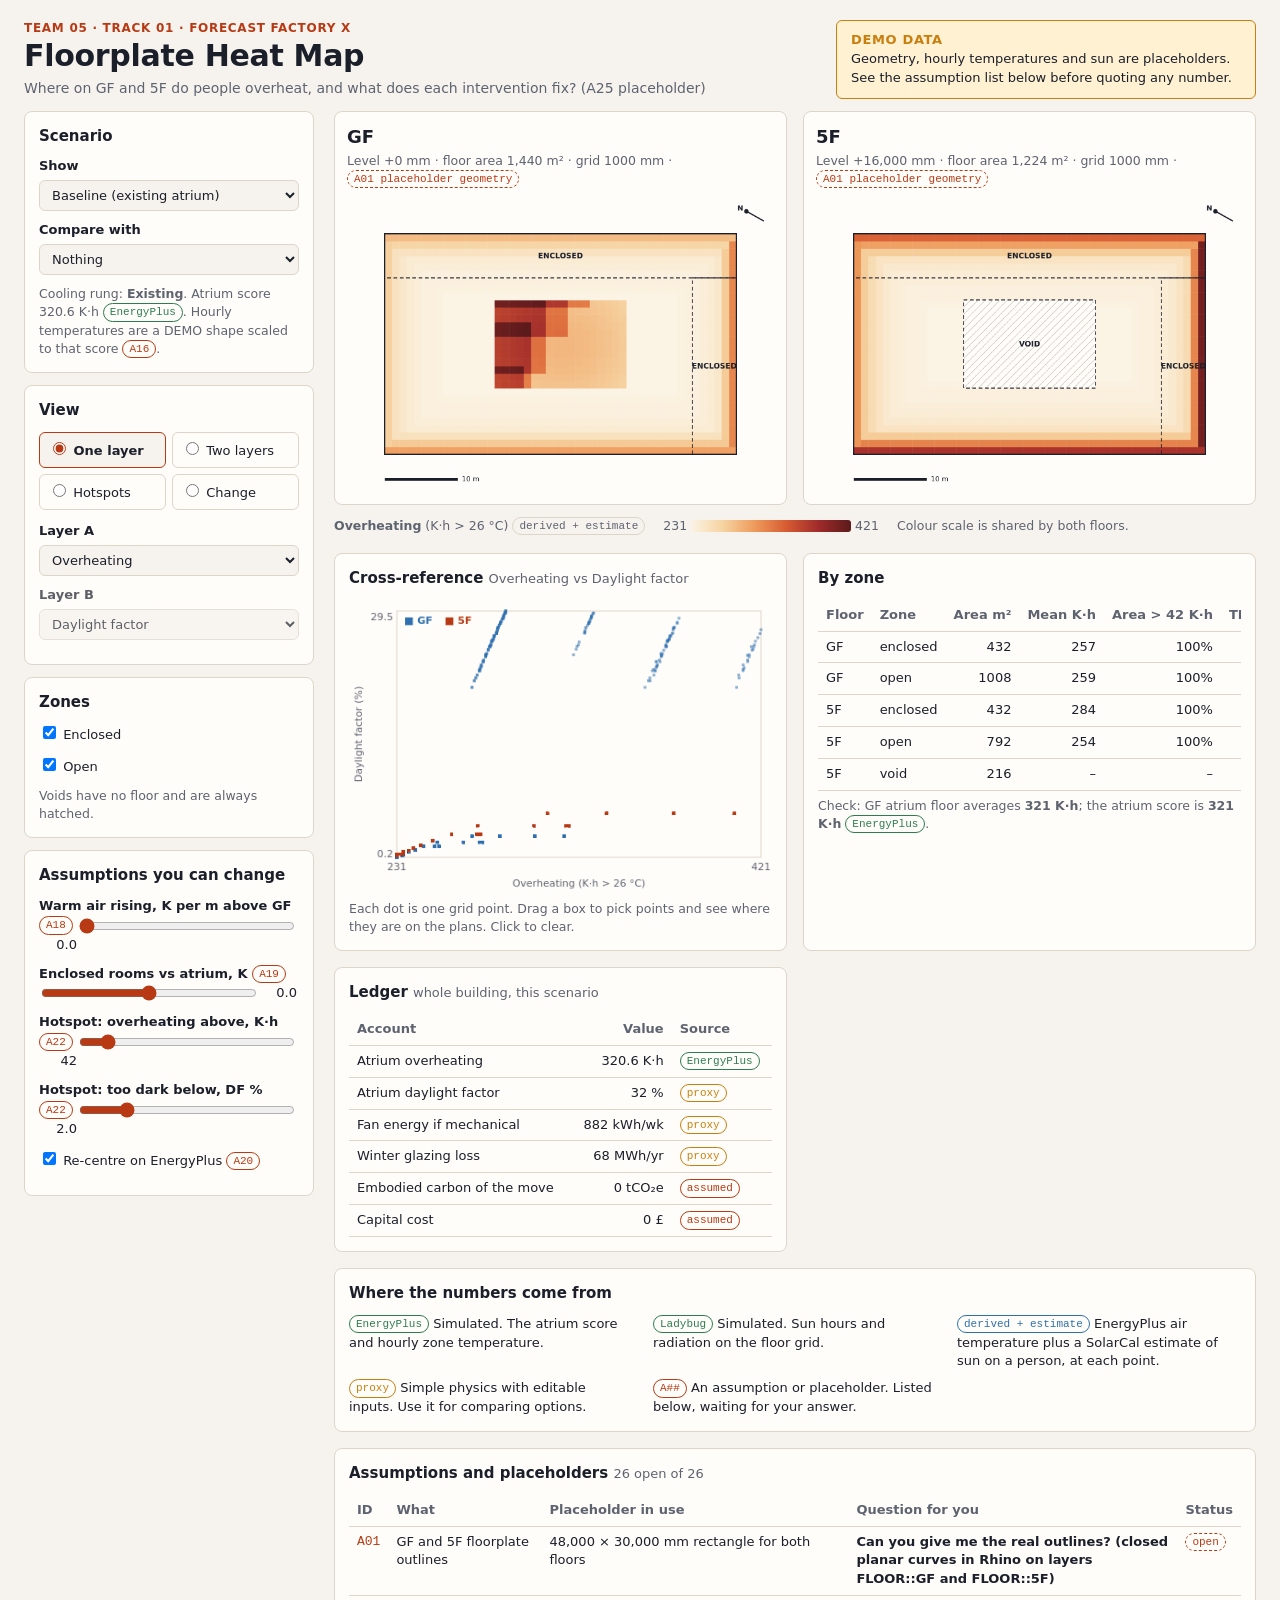
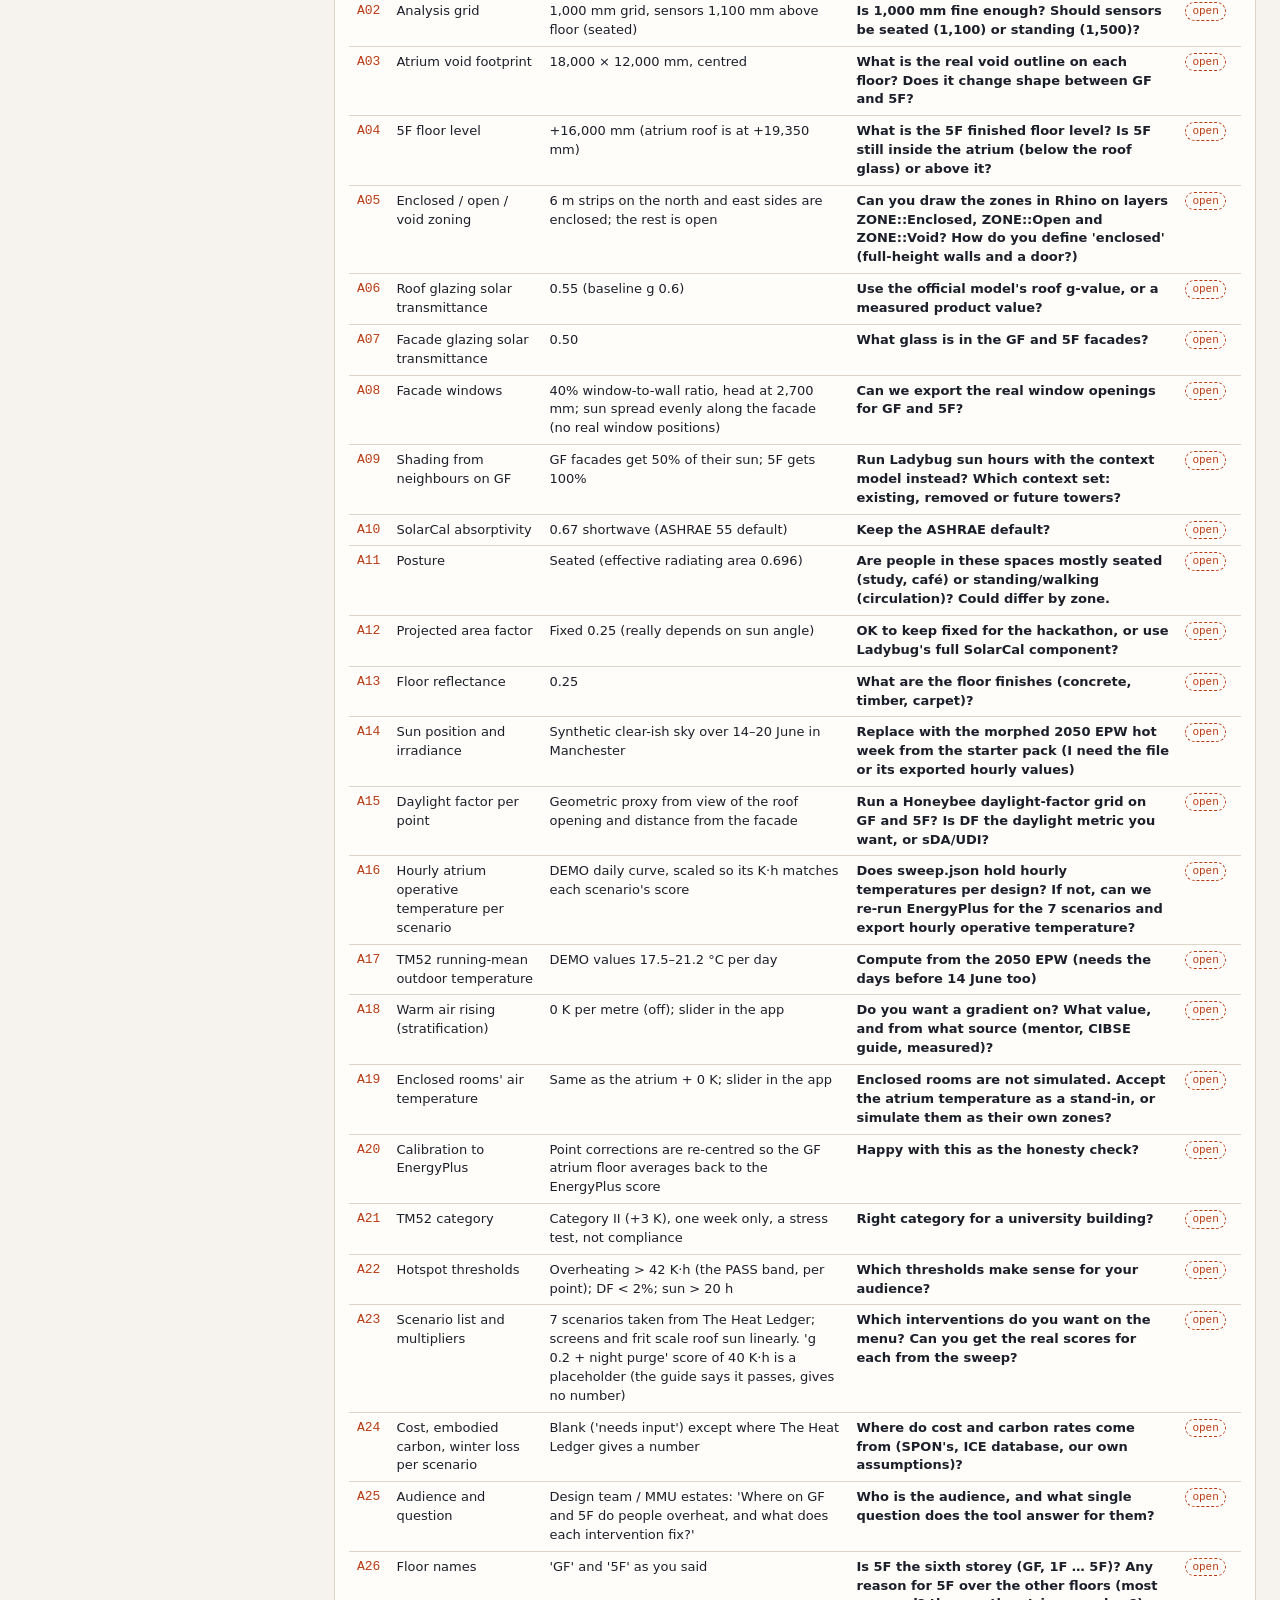
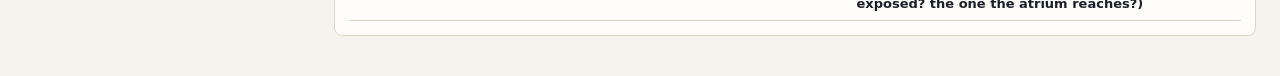
==== app/index.html @ 32e89c5c "Add Floorplate Heat Map app on demo data, with assumption register Co-Authored-By: Claude Sonnet 5.5" ====
<!doctype html>
<html lang="en">
<head>
<meta charset="utf-8">
<meta name="viewport" content="width=device-width, initial-scale=1">
<title>Floorplate Heat Map</title>
<link rel="stylesheet" href="css/style.css">
</head>
<body>
<header class="top">
  <div>
    <p class="eyebrow">Team 05 · Track 01 · Forecast Factory X</p>
    <h1>Floorplate Heat Map</h1>
    <p class="question" id="question"></p>
  </div>
  <div class="demo-flag" id="demoFlag" hidden>
    <b>DEMO DATA</b>
    <span>Geometry, hourly temperatures and sun are placeholders. See the assumption list below before quoting any number.</span>
  </div>
</header>

<div class="layout">
  <aside class="controls" aria-label="Controls">
    <section>
      <h2>Scenario</h2>
      <label>Show <select id="scenario"></select></label>
      <label>Compare with <select id="compare"></select></label>
      <p class="hint" id="scenarioInfo"></p>
    </section>

    <section>
      <h2>View</h2>
      <div class="seg" role="radiogroup" id="mode">
        <label><input type="radio" name="mode" value="single" checked> One layer</label>
        <label><input type="radio" name="mode" value="bivariate"> Two layers</label>
        <label><input type="radio" name="mode" value="hotspot"> Hotspots</label>
        <label><input type="radio" name="mode" value="delta"> Change</label>
      </div>
      <label>Layer A <select id="layerA"></select></label>
      <label id="layerBWrap">Layer B <select id="layerB"></select></label>
    </section>

    <section>
      <h2>Zones</h2>
      <label class="check"><input type="checkbox" id="zEnclosed" checked> Enclosed</label>
      <label class="check"><input type="checkbox" id="zOpen" checked> Open</label>
      <p class="hint">Voids have no floor and are always hatched.</p>
    </section>

    <section>
      <h2>Assumptions you can change</h2>
      <label>Warm air rising, K per m above GF <span class="tag a">A18</span>
        <input type="range" id="strat" min="0" max="1.5" step="0.1" value="0"><output id="stratOut">0.0</output></label>
      <label>Enclosed rooms vs atrium, K <span class="tag a">A19</span>
        <input type="range" id="encOff" min="-3" max="3" step="0.5" value="0"><output id="encOut">0.0</output></label>
      <label>Hotspot: overheating above, K·h <span class="tag a">A22</span>
        <input type="range" id="hotKh" min="0" max="400" step="2" value="42"><output id="hotOut">42</output></label>
      <label>Hotspot: too dark below, DF % <span class="tag a">A22</span>
        <input type="range" id="darkDf" min="0" max="10" step="0.5" value="2"><output id="darkOut">2.0</output></label>
      <label class="check"><input type="checkbox" id="calibrate" checked> Re-centre on EnergyPlus <span class="tag a">A20</span></label>
    </section>
  </aside>

  <main>
    <div class="plans" id="plans"></div>
    <div class="legend" id="legend"></div>

    <div class="cards">
      <section class="card">
        <h2>Cross-reference <span class="sub" id="scatterTitle"></span></h2>
        <canvas id="scatter" width="460" height="320" aria-label="Scatter plot of layer A against layer B; drag to select points"></canvas>
        <p class="hint">Each dot is one grid point. Drag a box to pick points and see where they are on the plans. Click to clear.</p>
      </section>
      <section class="card">
        <h2>By zone</h2>
        <div class="scroll"><table id="zoneTable"></table></div>
        <p class="hint" id="calNote"></p>
      </section>
      <section class="card">
        <h2>Ledger <span class="sub">whole building, this scenario</span></h2>
        <table id="ledger"></table>
      </section>
    </div>

    <section class="card wide">
      <h2>Where the numbers come from</h2>
      <div class="sources">
        <div><span class="tag sim">EnergyPlus</span> Simulated. The atrium score and hourly zone temperature.</div>
        <div><span class="tag sim">Ladybug</span> Simulated. Sun hours and radiation on the floor grid.</div>
        <div><span class="tag est">derived + estimate</span> EnergyPlus air temperature plus a SolarCal estimate of sun on a person, at each point.</div>
        <div><span class="tag prx">proxy</span> Simple physics with editable inputs. Use it for comparing options.</div>
        <div><span class="tag a">A##</span> An assumption or placeholder. Listed below, waiting for your answer.</div>
      </div>
    </section>

    <section class="card wide" id="assumptions">
      <h2>Assumptions and placeholders <span class="sub" id="assumpCount"></span></h2>
      <div class="scroll"><table id="assumpTable"></table></div>
    </section>
  </main>
</div>

<div class="tip" id="tip" hidden></div>

<script src="js/model.js"></script>
<script src="js/app.js"></script>
</body>
</html>
---- app/css/style.css ----
:root {
  --bg: #F6F3EE; --surface: #FFFDF9; --ink: #1B1F2A; --muted: #5E6370; --line: #DDD5C8;
  --accent: #B83A14; --blue: #2F6FB0; --ok: #2E7D4F; --warn: #C97F0E; --flag: #FFF1D2; --hatch: #B9B2A6;
  --sans: system-ui, -apple-system, "Segoe UI", Roboto, sans-serif;
  --mono: ui-monospace, Menlo, Consolas, monospace;
  color-scheme: light;
}
@media (prefers-color-scheme: dark) {
  :root:not([data-theme="light"]) {
    --bg: #1B1F2A; --surface: #262B38; --ink: #F6F3EE; --muted: #A4A9B4; --line: #3A4050;
    --accent: #F2B48F; --blue: #8FB4E3; --ok: #6CC594; --warn: #F0B24A; --flag: #3A3220; --hatch: #4A5060;
    color-scheme: dark;
  }
}
:root[data-theme="dark"] {
  --bg: #1B1F2A; --surface: #262B38; --ink: #F6F3EE; --muted: #A4A9B4; --line: #3A4050;
  --accent: #F2B48F; --blue: #8FB4E3; --ok: #6CC594; --warn: #F0B24A; --flag: #3A3220; --hatch: #4A5060;
  color-scheme: dark;
}
* { box-sizing: border-box; }
body { margin: 0; background: var(--bg); color: var(--ink); font: 14px/1.45 var(--sans); }
h1 { font-size: 30px; line-height: 1.1; margin: 2px 0 6px; letter-spacing: -.01em; }
h2 { font-size: 15px; margin: 0 0 10px; }
.sub { font-weight: 400; color: var(--muted); font-size: 13px; }
.eyebrow { margin: 0; font-size: 12px; font-weight: 700; letter-spacing: .06em; text-transform: uppercase; color: var(--accent); }
.question { margin: 0; color: var(--muted); max-width: 720px; }
.top { display: flex; gap: 24px; justify-content: space-between; align-items: flex-start; flex-wrap: wrap; padding: 20px 24px 12px; }
.demo-flag { background: var(--flag); border: 1px solid var(--warn); border-radius: 6px; padding: 10px 14px; max-width: 420px; font-size: 13px; }
.demo-flag b { display: block; color: var(--warn); letter-spacing: .05em; }
.layout { display: grid; grid-template-columns: 290px minmax(0, 1fr); gap: 20px; padding: 0 24px 40px; }
@media (max-width: 900px) { .layout { grid-template-columns: minmax(0, 1fr); padding: 0 16px 40px; } .top { padding: 16px; } }
.controls section { background: var(--surface); border: 1px solid var(--line); border-radius: 8px; padding: 14px; margin-bottom: 12px; }
.controls label { display: block; margin: 0 0 10px; font-weight: 600; font-size: 13px; }
.controls select { display: block; width: 100%; max-width: 100%; min-width: 0; margin-top: 4px; font: inherit; font-weight: 400; padding: 6px 8px; border: 1px solid var(--line); border-radius: 6px; background: var(--bg); color: var(--ink); }
.controls input[type=range] { width: calc(100% - 44px); vertical-align: middle; accent-color: var(--accent); }
.controls output { display: inline-block; width: 38px; text-align: right; font-variant-numeric: tabular-nums; font-weight: 400; }
.controls .check { font-weight: 400; }
.seg { display: grid; grid-template-columns: 1fr 1fr; gap: 6px; margin-bottom: 12px; }
.seg label { margin: 0; font-weight: 400; border: 1px solid var(--line); border-radius: 6px; padding: 6px 8px; cursor: pointer; }
.seg label:has(input:checked) { border-color: var(--accent); background: var(--bg); font-weight: 600; }
.seg input { accent-color: var(--accent); }
.hint { color: var(--muted); font-size: 12.5px; margin: 6px 0 0; }
.plans { display: grid; grid-template-columns: repeat(auto-fit, minmax(min(340px, 100%), 1fr)); gap: 16px; }
.plan { background: var(--surface); border: 1px solid var(--line); border-radius: 8px; padding: 12px; }
.plan h3 { margin: 0 0 2px; font-size: 18px; }
.plan .meta { color: var(--muted); font-size: 12.5px; margin-bottom: 8px; }
.plan canvas { width: 100%; height: auto; display: block; cursor: crosshair; }
.legend { margin: 12px 0 18px; display: flex; flex-wrap: wrap; gap: 18px; align-items: center; font-size: 12.5px; color: var(--muted); }
.legend canvas { vertical-align: middle; }
.legend .swatches { display: inline-flex; gap: 6px; align-items: center; }
.legend .sw { display: inline-block; width: 16px; height: 16px; border-radius: 3px; border: 1px solid var(--line); vertical-align: middle; }
.cards { display: grid; grid-template-columns: repeat(auto-fit, minmax(min(320px, 100%), 1fr)); gap: 16px; }
.card { background: var(--surface); border: 1px solid var(--line); border-radius: 8px; padding: 14px; min-width: 0; }
.card.wide { margin-top: 16px; }
.card canvas { width: 100%; height: auto; display: block; }
.scroll { overflow-x: auto; }
table { border-collapse: collapse; width: 100%; font-size: 13px; }
th, td { text-align: left; padding: 6px 8px; border-bottom: 1px solid var(--line); vertical-align: top; }
th { color: var(--muted); font-weight: 600; }
td.n, th.n { text-align: right; font-variant-numeric: tabular-nums; white-space: nowrap; }
.tag { display: inline-block; font: 11px/1.5 var(--mono); padding: 0 6px; border-radius: 999px; border: 1px solid var(--line); color: var(--muted); white-space: nowrap; vertical-align: 1px; }
.tag.sim { border-color: var(--ok); color: var(--ok); }
.tag.est { border-color: var(--blue); color: var(--blue); }
.tag.prx { border-color: var(--warn); color: var(--warn); }
.tag.a { border-color: var(--accent); color: var(--accent); }
.tag.need { border-style: dashed; border-color: var(--accent); color: var(--accent); }
.sources { display: grid; grid-template-columns: repeat(auto-fit, minmax(260px, 1fr)); gap: 8px 20px; font-size: 13px; }
#assumpTable td:first-child { font-family: var(--mono); color: var(--accent); }
#assumpTable td.q { color: var(--ink); font-weight: 600; }
.tip { position: fixed; pointer-events: none; z-index: 10; background: var(--surface); color: var(--ink); border: 1px solid var(--line); border-radius: 6px; padding: 8px 10px; font-size: 12.5px; box-shadow: 0 6px 20px rgba(0,0,0,.18); max-width: 300px; }
.tip table td { padding: 1px 6px 1px 0; border: 0; }
.tip b { display: block; margin-bottom: 4px; }
select:focus-visible, input:focus-visible { outline: 3px solid var(--blue); outline-offset: 2px; }
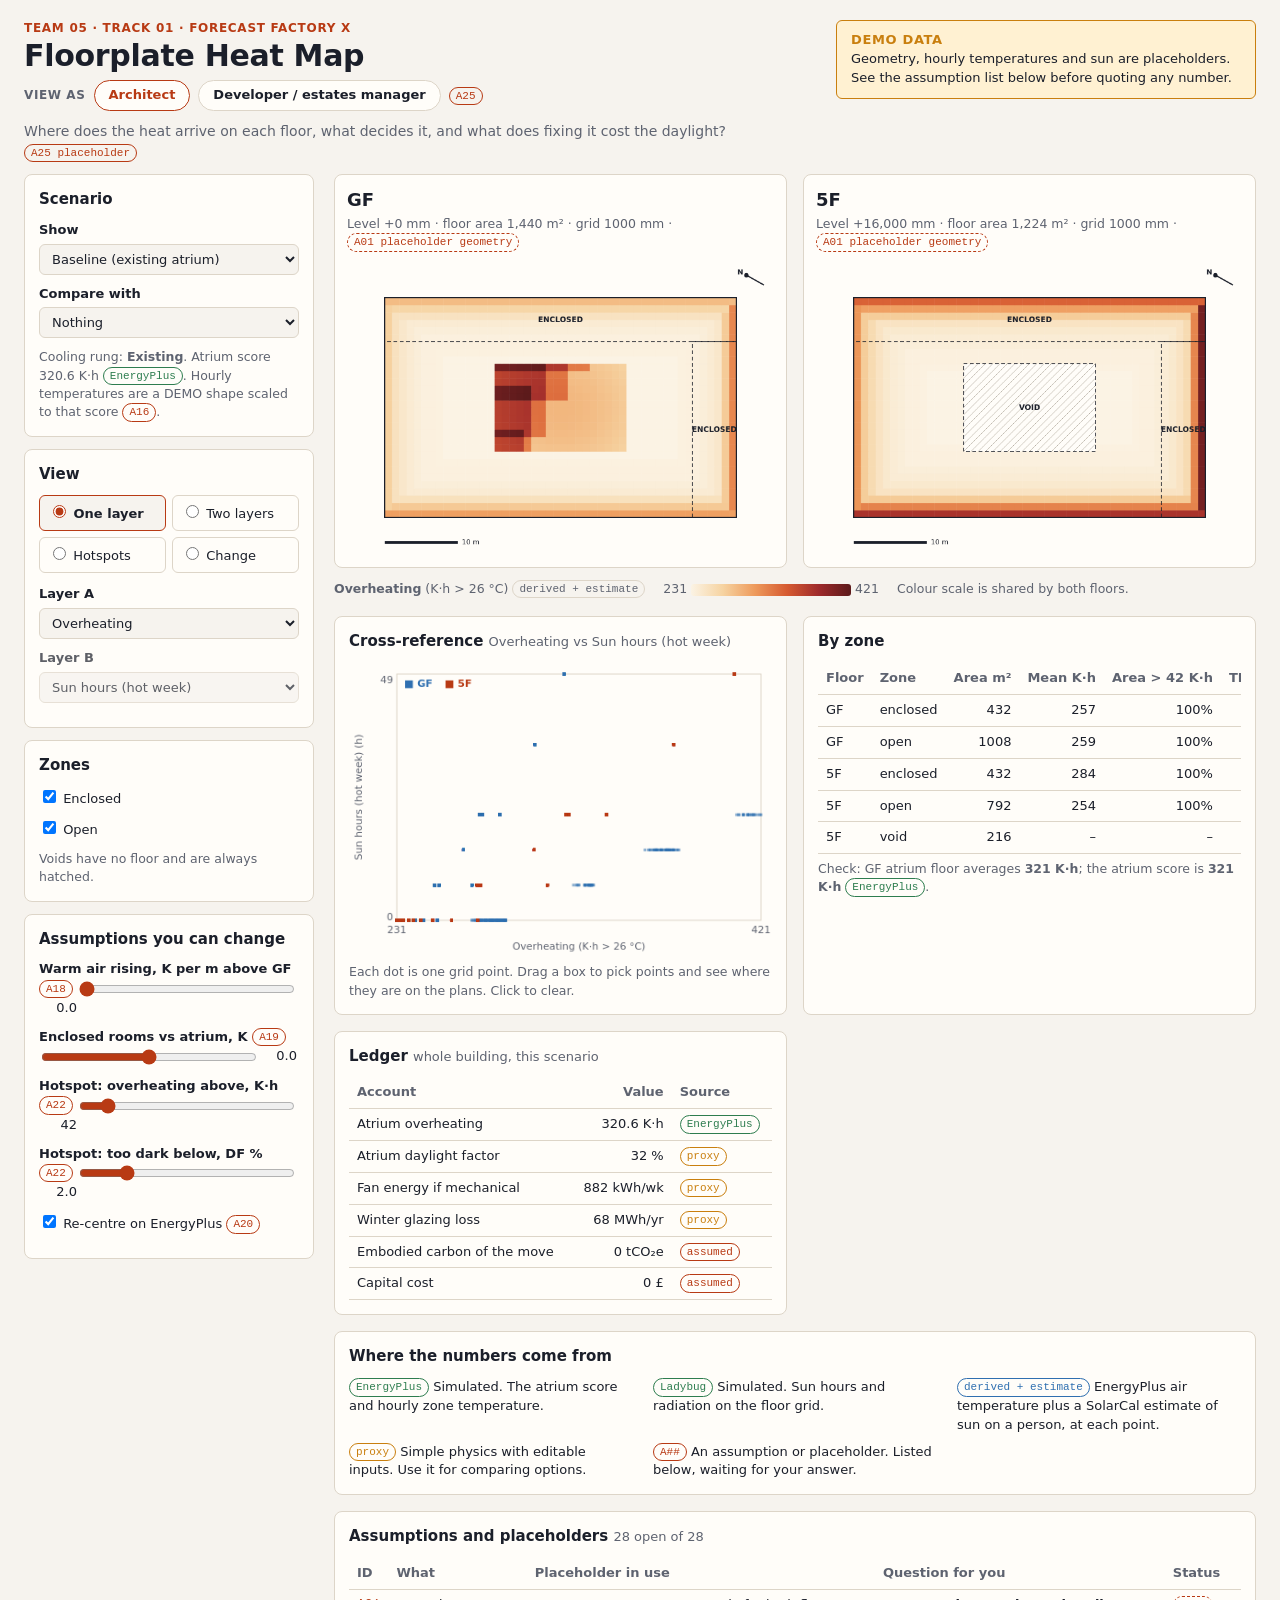
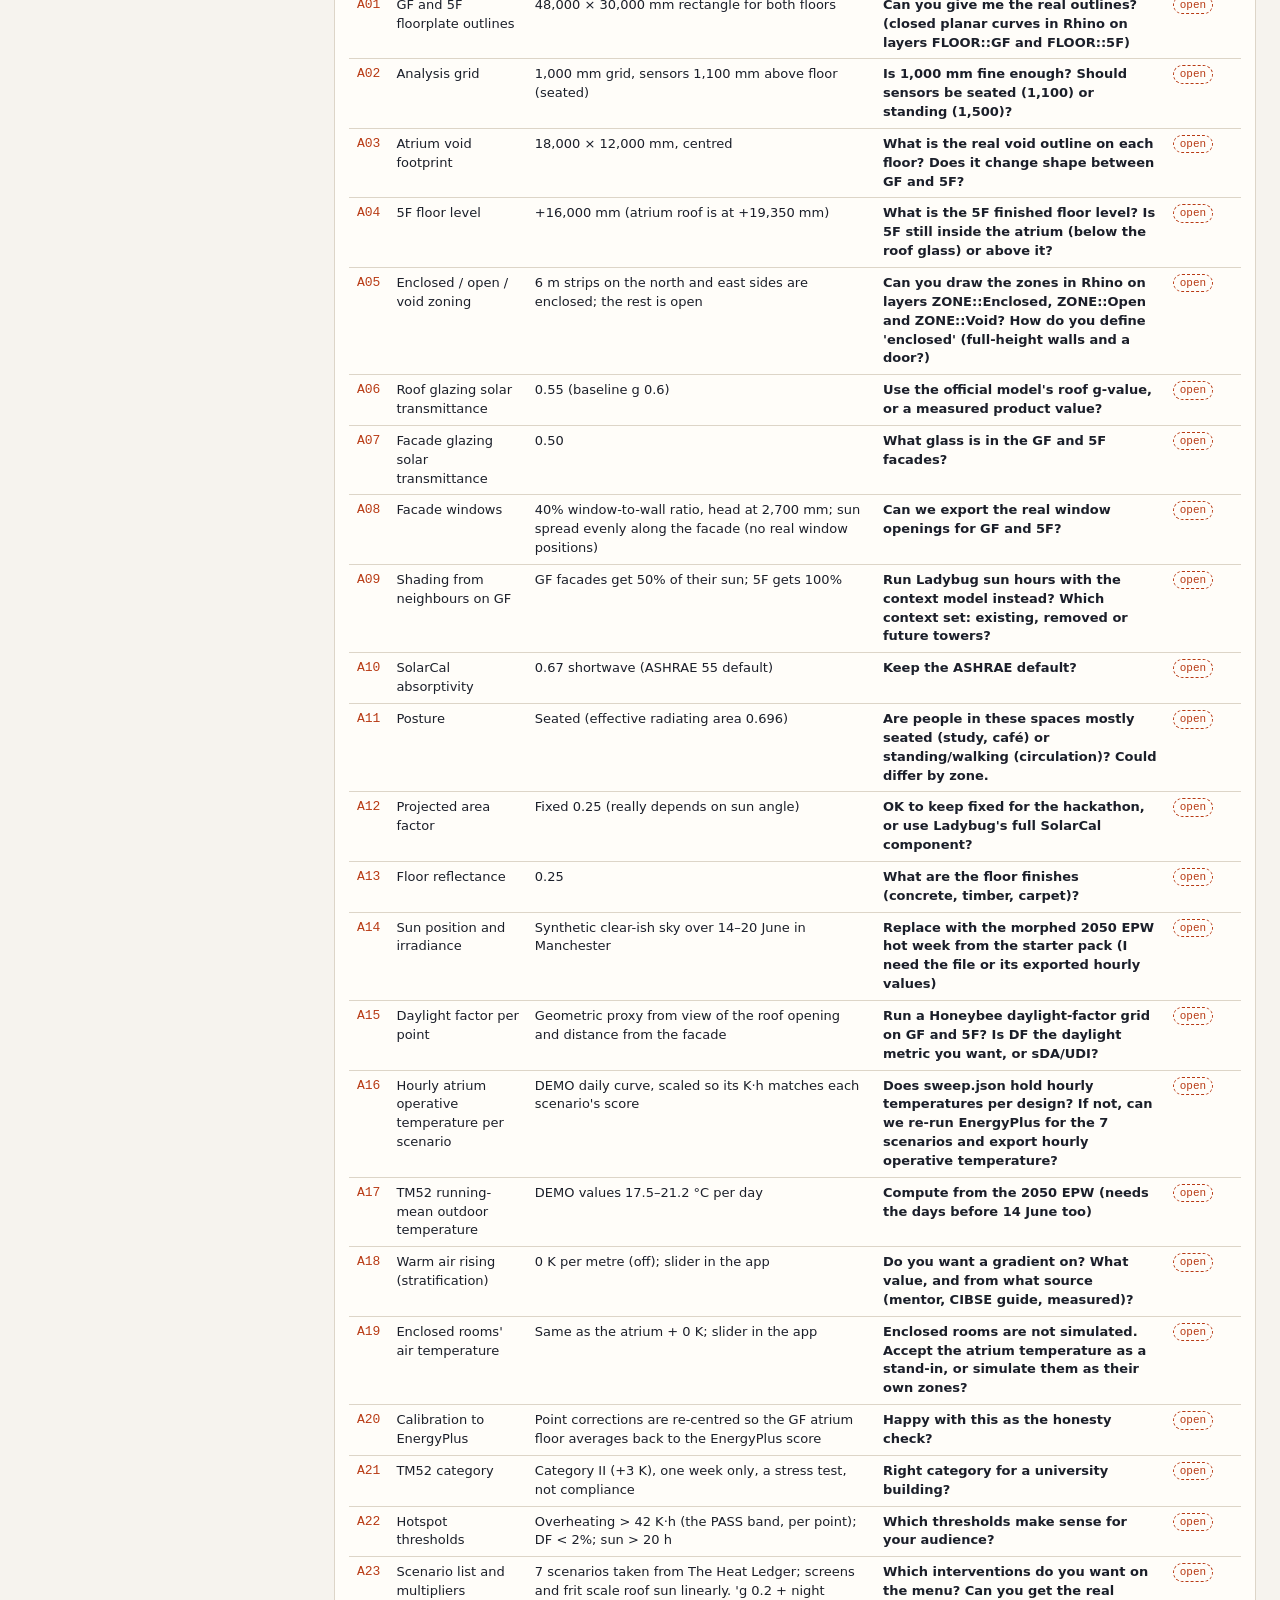
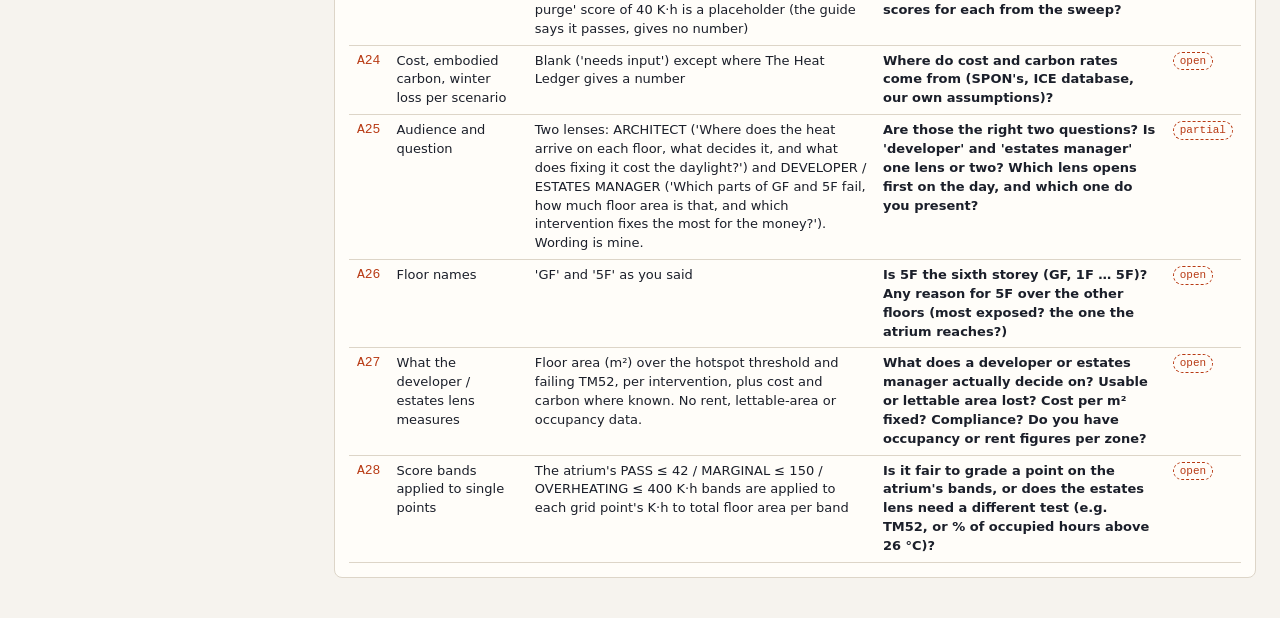
==== commit 25c19f61: "Add architect and developer/estates lenses with intervention ranking Co-Authored-By: Claude Sonnet 5" ====
--- a/app/index.html
+++ b/app/index.html
@@ -11,6 +11,12 @@
   <div>
     <p class="eyebrow">Team 05 · Track 01 · Forecast Factory X</p>
     <h1>Floorplate Heat Map</h1>
+    <div class="lens" role="radiogroup" aria-label="Who is looking">
+      <span class="lens-label">View as</span>
+      <label><input type="radio" name="lens" value="architect" checked> Architect</label>
+      <label><input type="radio" name="lens" value="estates"> Developer / estates manager</label>
+      <span class="tag a">A25</span>
+    </div>
     <p class="question" id="question"></p>
   </div>
   <div class="demo-flag" id="demoFlag" hidden>
@@ -66,7 +72,7 @@
     <div class="legend" id="legend"></div>
 
     <div class="cards">
-      <section class="card">
+      <section class="card" id="scatterCard">
         <h2>Cross-reference <span class="sub" id="scatterTitle"></span></h2>
         <canvas id="scatter" width="460" height="320" aria-label="Scatter plot of layer A against layer B; drag to select points"></canvas>
         <p class="hint">Each dot is one grid point. Drag a box to pick points and see where they are on the plans. Click to clear.</p>
@@ -81,6 +87,12 @@
         <table id="ledger"></table>
       </section>
     </div>
+
+    <section class="card wide" id="rankCard" hidden>
+      <h2>Which intervention fixes the most floor? <span class="sub" id="rankSub"></span></h2>
+      <div class="scroll"><table id="rankTable"></table></div>
+      <p class="hint">Each grid point is placed in the official score bands (pass ≤ 42, marginal ≤ 150, overheating ≤ 400 K·h) and its area added up, over the zones ticked on the left. Applying the atrium bands to single points is my assumption (A28). Click a row to show it on the plans. Cost and carbon stay “needs input” until the rates are sourced (A24).</p>
+    </section>
 
     <section class="card wide">
       <h2>Where the numbers come from</h2>
--- a/app/css/style.css
+++ b/app/css/style.css
@@ -71,3 +71,13 @@
 .tip table td { padding: 1px 6px 1px 0; border: 0; }
 .tip b { display: block; margin-bottom: 4px; }
 select:focus-visible, input:focus-visible { outline: 3px solid var(--blue); outline-offset: 2px; }
+.lens { display: flex; flex-wrap: wrap; gap: 8px; align-items: center; margin: 8px 0 10px; }
+.lens-label { font-size: 12px; font-weight: 700; letter-spacing: .05em; text-transform: uppercase; color: var(--muted); }
+.lens label { border: 1px solid var(--line); border-radius: 999px; padding: 5px 14px; cursor: pointer; background: var(--surface); font-weight: 600; font-size: 13px; }
+.lens label:has(input:checked) { border-color: var(--accent); color: var(--accent); }
+.lens input { position: absolute; opacity: 0; pointer-events: none; }
+.lens label:has(input:focus-visible) { outline: 3px solid var(--blue); outline-offset: 2px; }
+#rankTable tr.rk { cursor: pointer; }
+#rankTable tr.rk:hover td { background: var(--bg); }
+#rankTable tr.cur td { background: var(--flag); }
+#rankTable .bar { display: inline-block; height: 8px; border-radius: 2px; background: var(--accent); vertical-align: middle; margin-right: 6px; }
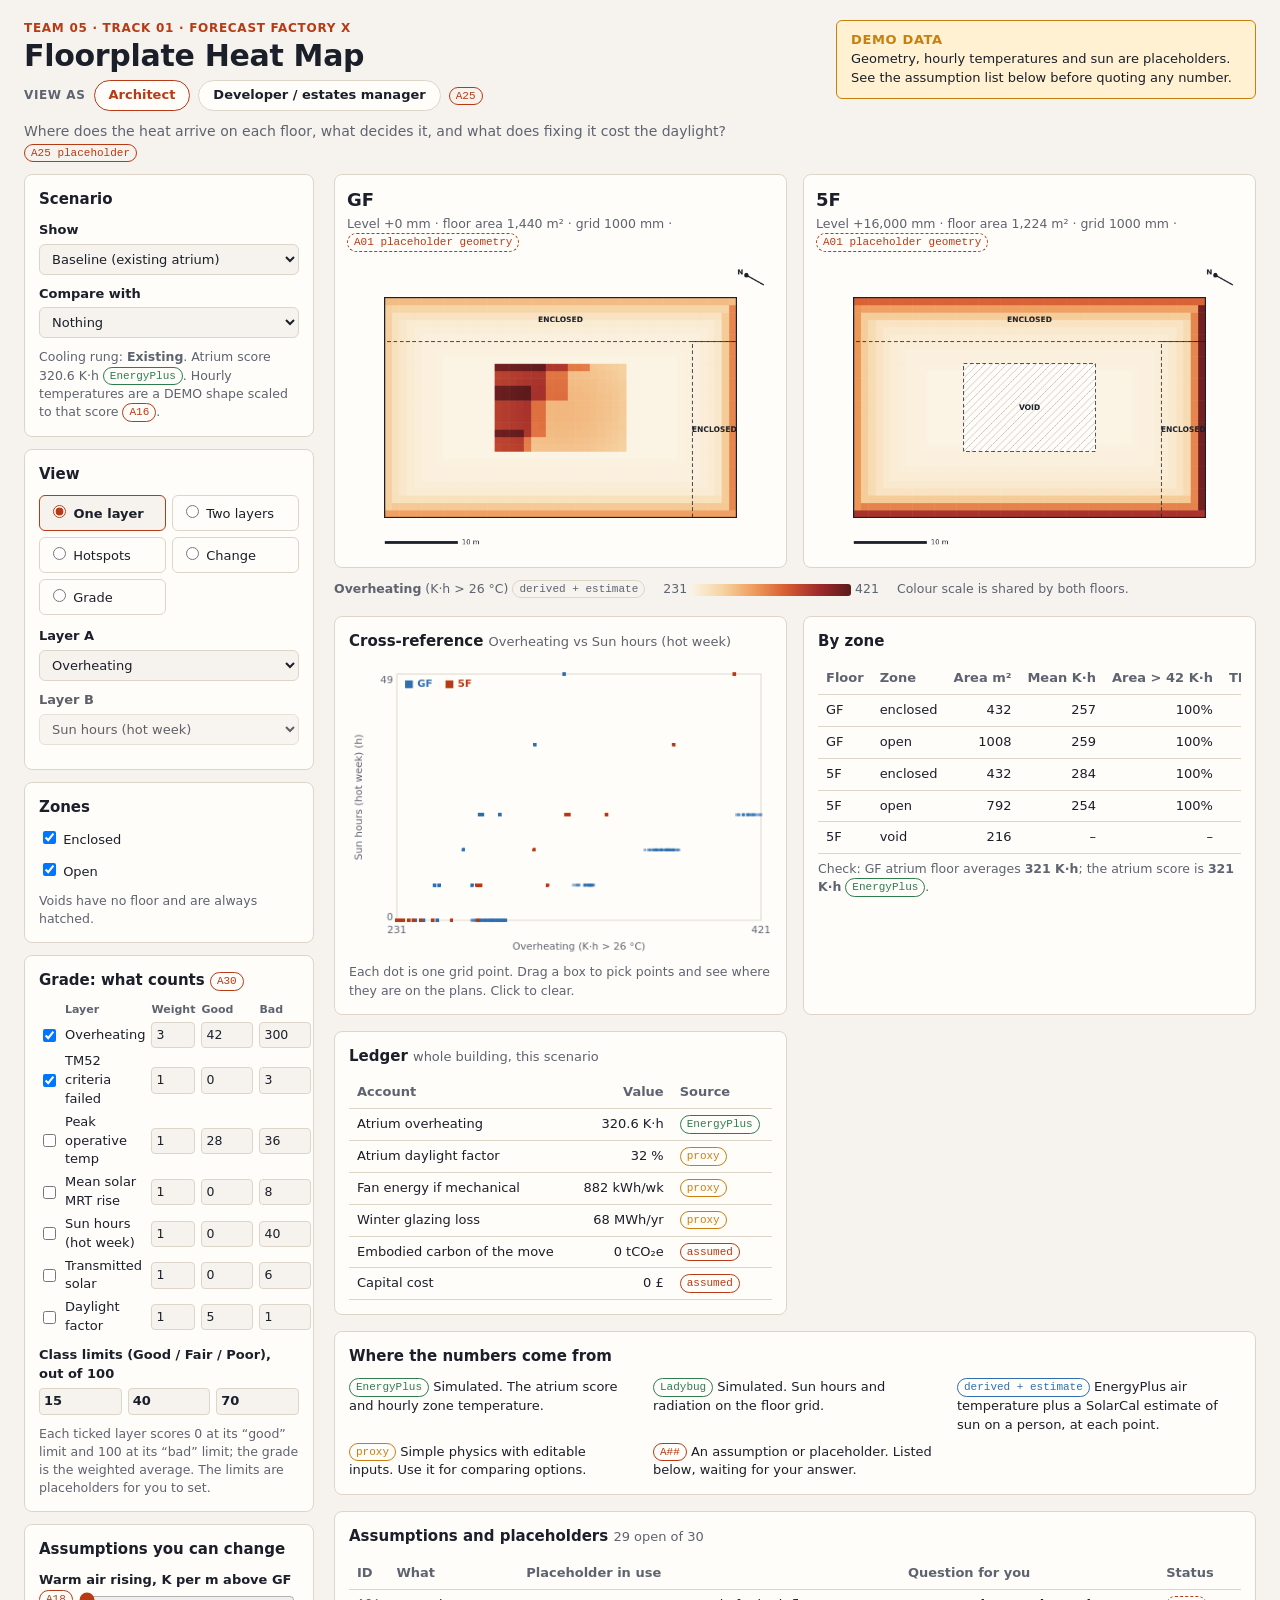
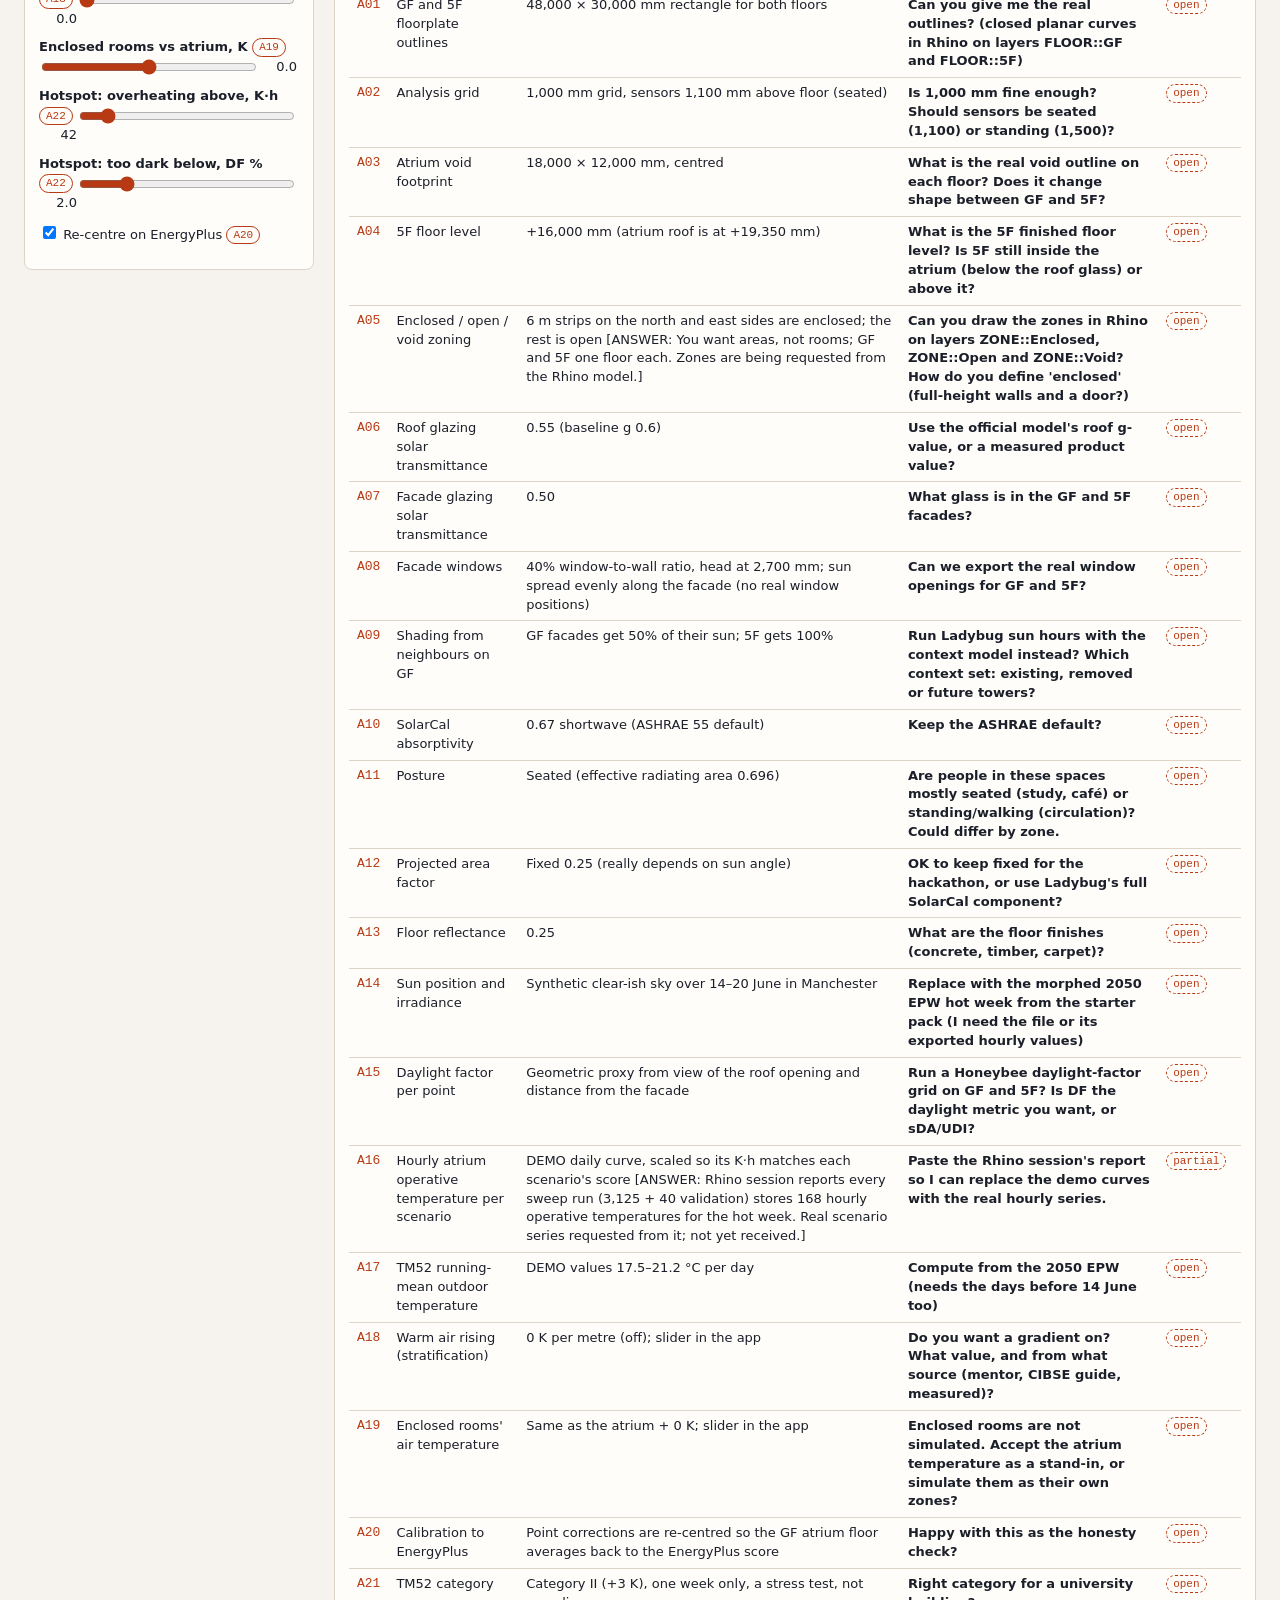
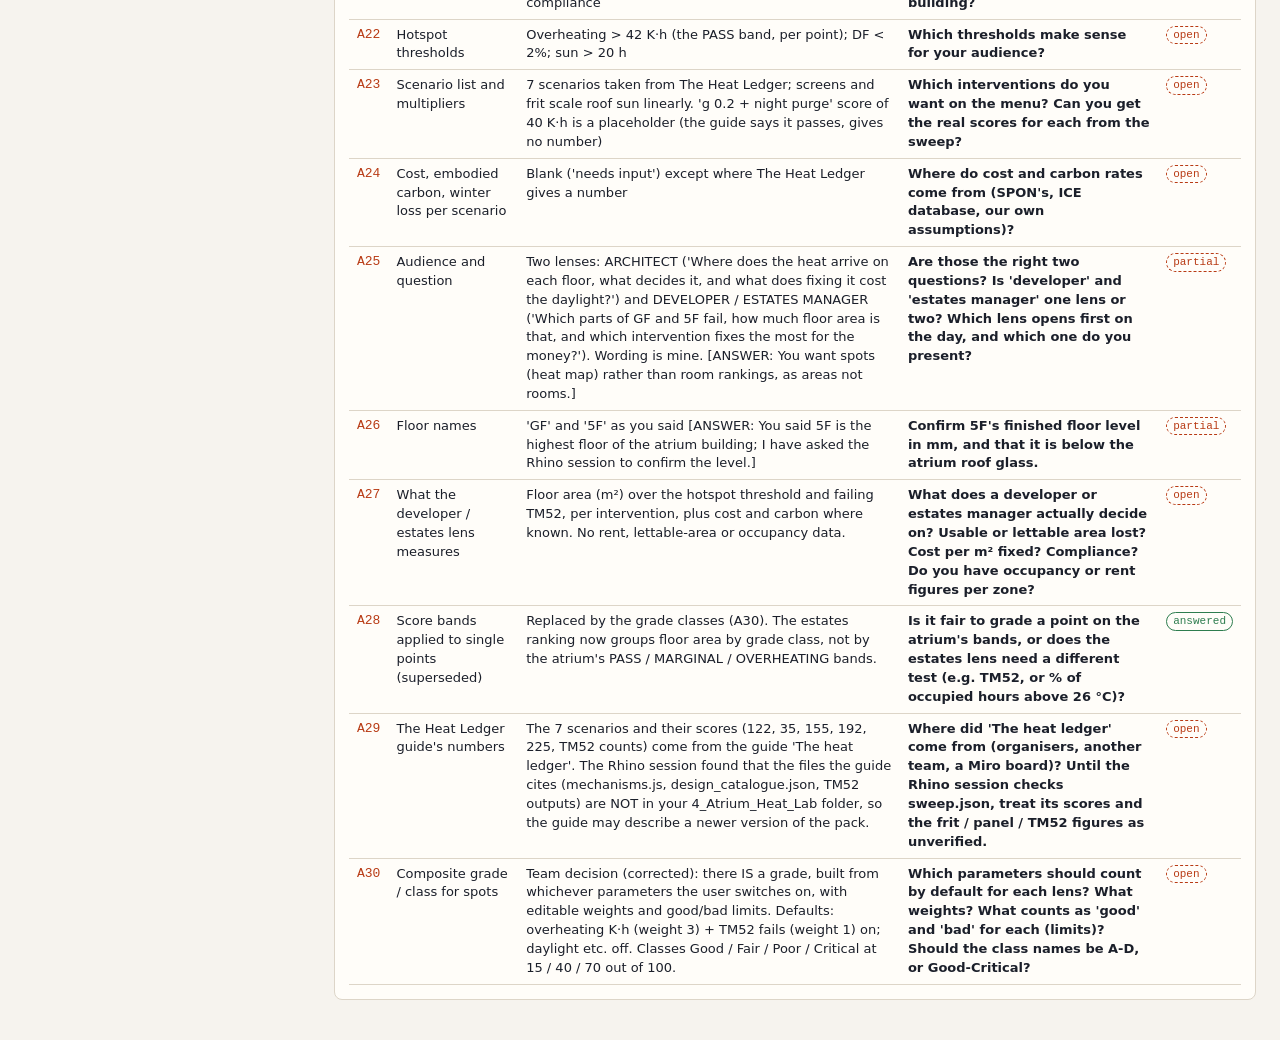
==== commit c56f96a4: "Add open-ended composite grade (user-set layers, weights, limits) and grade-based ranking Co-Authore" ====
--- a/app/index.html
+++ b/app/index.html
@@ -41,6 +41,7 @@
         <label><input type="radio" name="mode" value="bivariate"> Two layers</label>
         <label><input type="radio" name="mode" value="hotspot"> Hotspots</label>
         <label><input type="radio" name="mode" value="delta"> Change</label>
+        <label><input type="radio" name="mode" value="grade"> Grade</label>
       </div>
       <label>Layer A <select id="layerA"></select></label>
       <label id="layerBWrap">Layer B <select id="layerB"></select></label>
@@ -51,6 +52,14 @@
       <label class="check"><input type="checkbox" id="zEnclosed" checked> Enclosed</label>
       <label class="check"><input type="checkbox" id="zOpen" checked> Open</label>
       <p class="hint">Voids have no floor and are always hatched.</p>
+    </section>
+
+    <section id="gradeBox">
+      <h2>Grade: what counts <span class="tag a">A30</span></h2>
+      <div id="gradeRows" class="grows"></div>
+      <label>Class limits (Good / Fair / Poor), out of 100
+        <span class="cuts"><input type="number" id="cut0" value="15" min="0" max="100"><input type="number" id="cut1" value="40" min="0" max="100"><input type="number" id="cut2" value="70" min="0" max="100"></span></label>
+      <p class="hint">Each ticked layer scores 0 at its “good” limit and 100 at its “bad” limit; the grade is the weighted average. The limits are placeholders for you to set.</p>
     </section>
 
     <section>
@@ -91,7 +100,7 @@
     <section class="card wide" id="rankCard" hidden>
       <h2>Which intervention fixes the most floor? <span class="sub" id="rankSub"></span></h2>
       <div class="scroll"><table id="rankTable"></table></div>
-      <p class="hint">Each grid point is placed in the official score bands (pass ≤ 42, marginal ≤ 150, overheating ≤ 400 K·h) and its area added up, over the zones ticked on the left. Applying the atrium bands to single points is my assumption (A28). Click a row to show it on the plans. Cost and carbon stay “needs input” until the rates are sourced (A24).</p>
+      <p class="hint">Each grid point gets the grade you set on the left (which layers count, their weights and limits), and its area is added up per class over the zones ticked on the left. Click a row to show it on the plans. Cost and carbon stay “needs input” until the rates are sourced (A24).</p>
     </section>
 
     <section class="card wide">
--- a/app/css/style.css
+++ b/app/css/style.css
@@ -81,3 +81,9 @@
 #rankTable tr.rk:hover td { background: var(--bg); }
 #rankTable tr.cur td { background: var(--flag); }
 #rankTable .bar { display: inline-block; height: 8px; border-radius: 2px; background: var(--accent); vertical-align: middle; margin-right: 6px; }
+
+.grows { display: grid; grid-template-columns: auto 1fr 44px 52px 52px; gap: 4px 6px; align-items: center; font-size: 12.5px; margin-bottom: 10px; }
+.grows .hd { color: var(--muted); font-weight: 600; font-size: 11px; }
+.grows input[type=number], .cuts input { width: 100%; font: inherit; padding: 3px 4px; border: 1px solid var(--line); border-radius: 4px; background: var(--bg); color: var(--ink); font-variant-numeric: tabular-nums; }
+.cuts { display: grid; grid-template-columns: repeat(3, 1fr); gap: 6px; margin-top: 4px; }
+.grows label { margin: 0; font-weight: 400; }
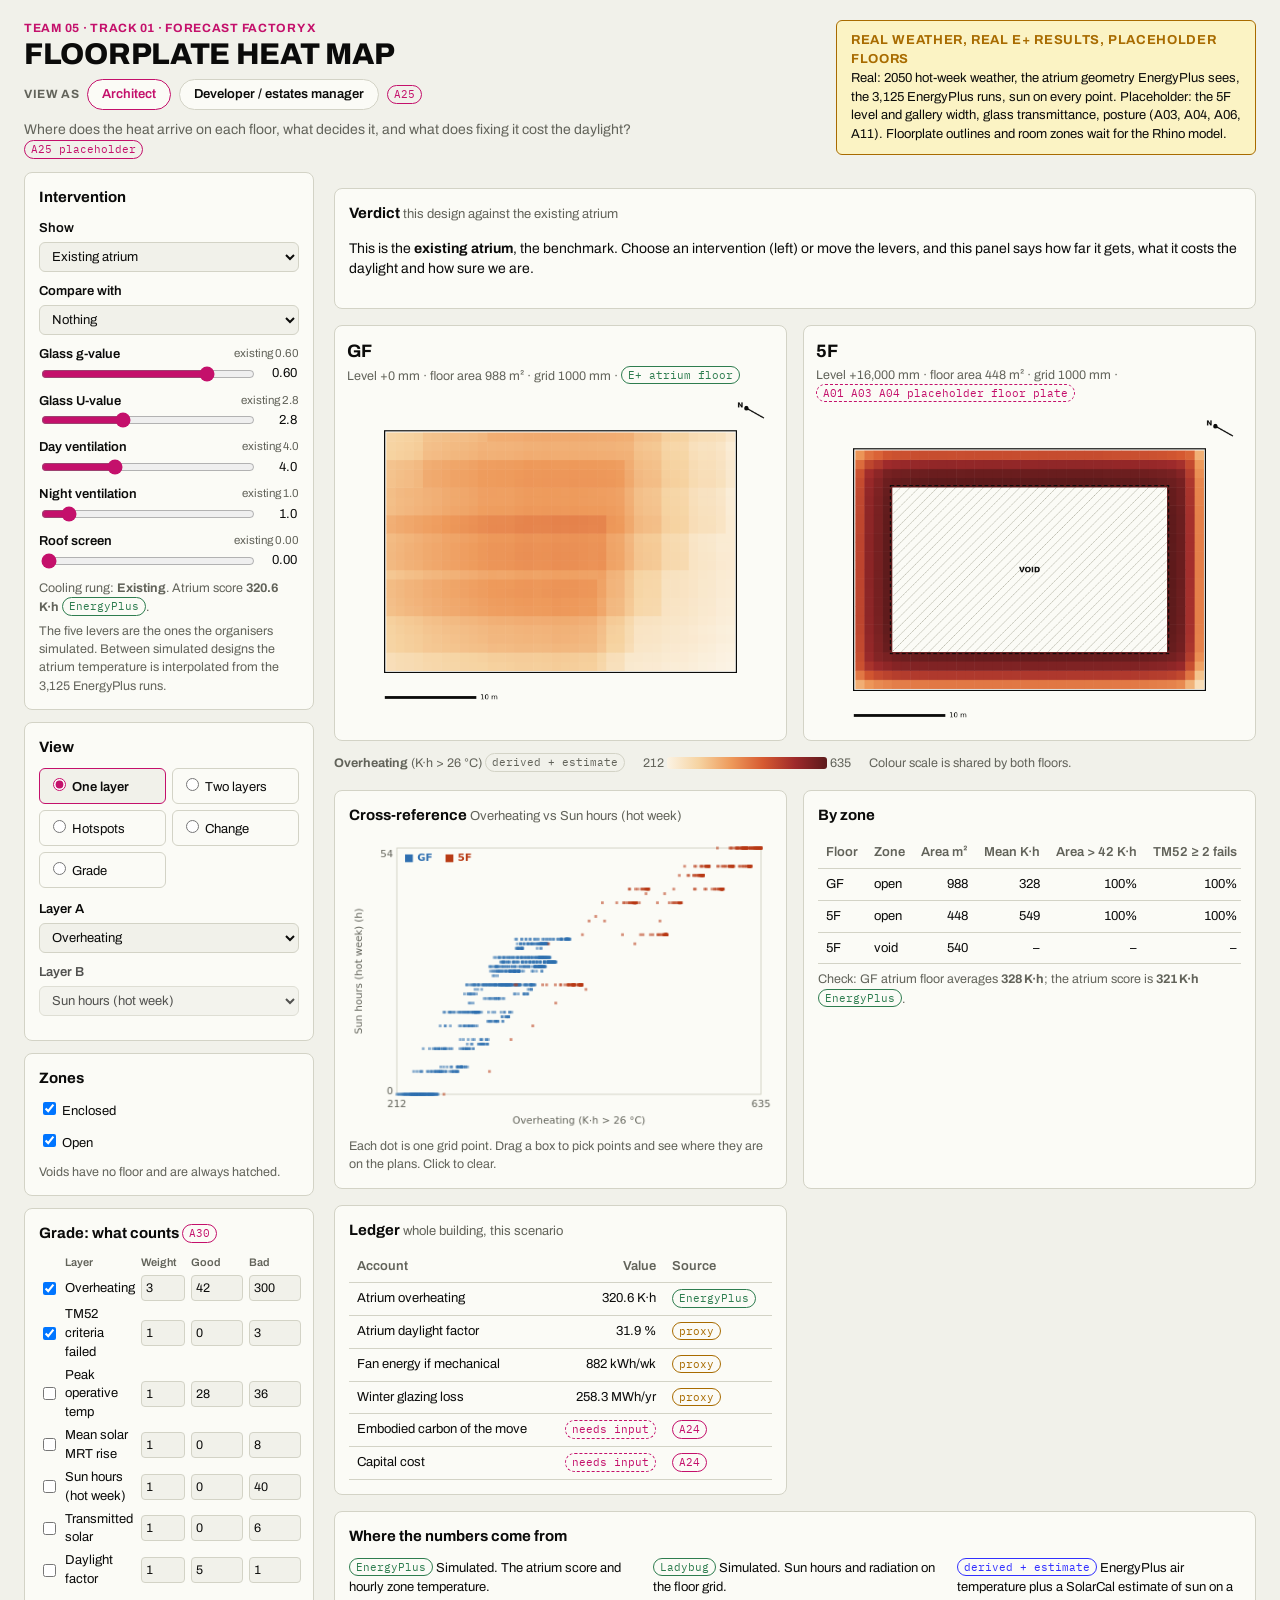
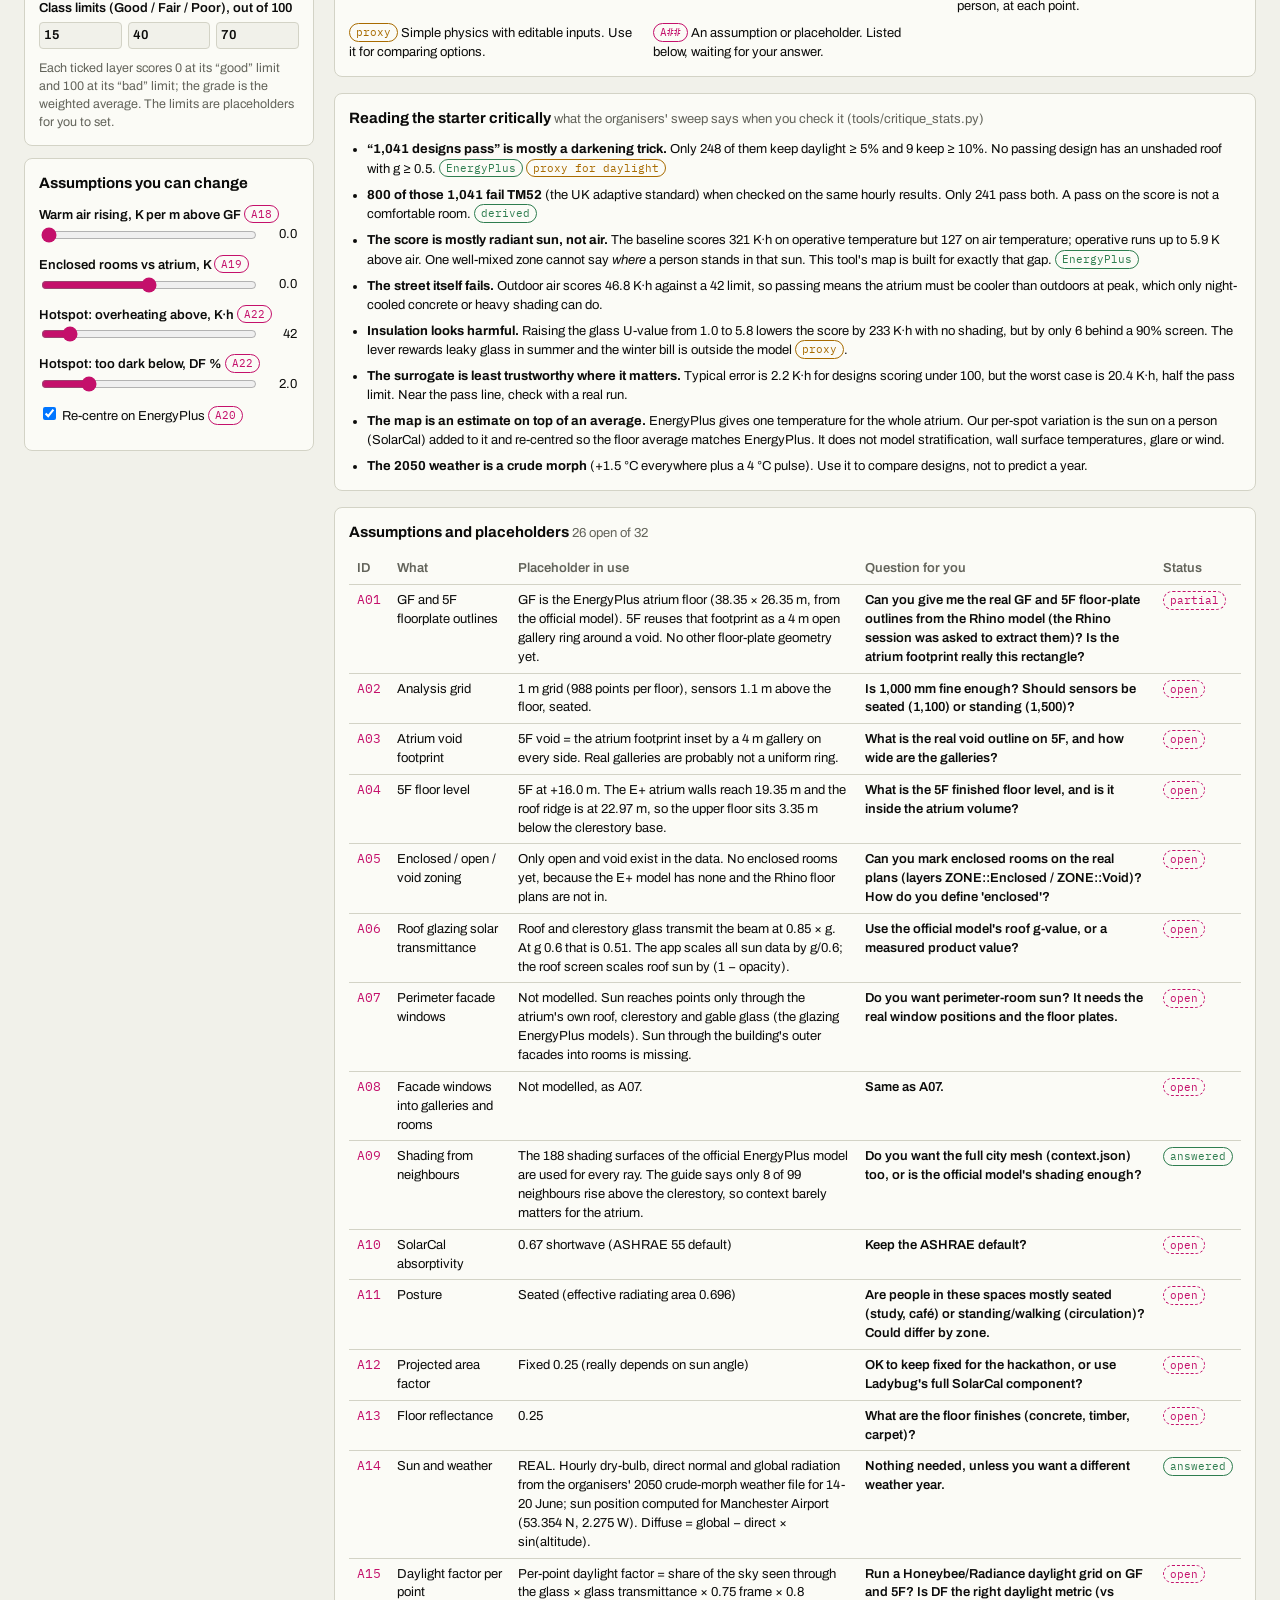
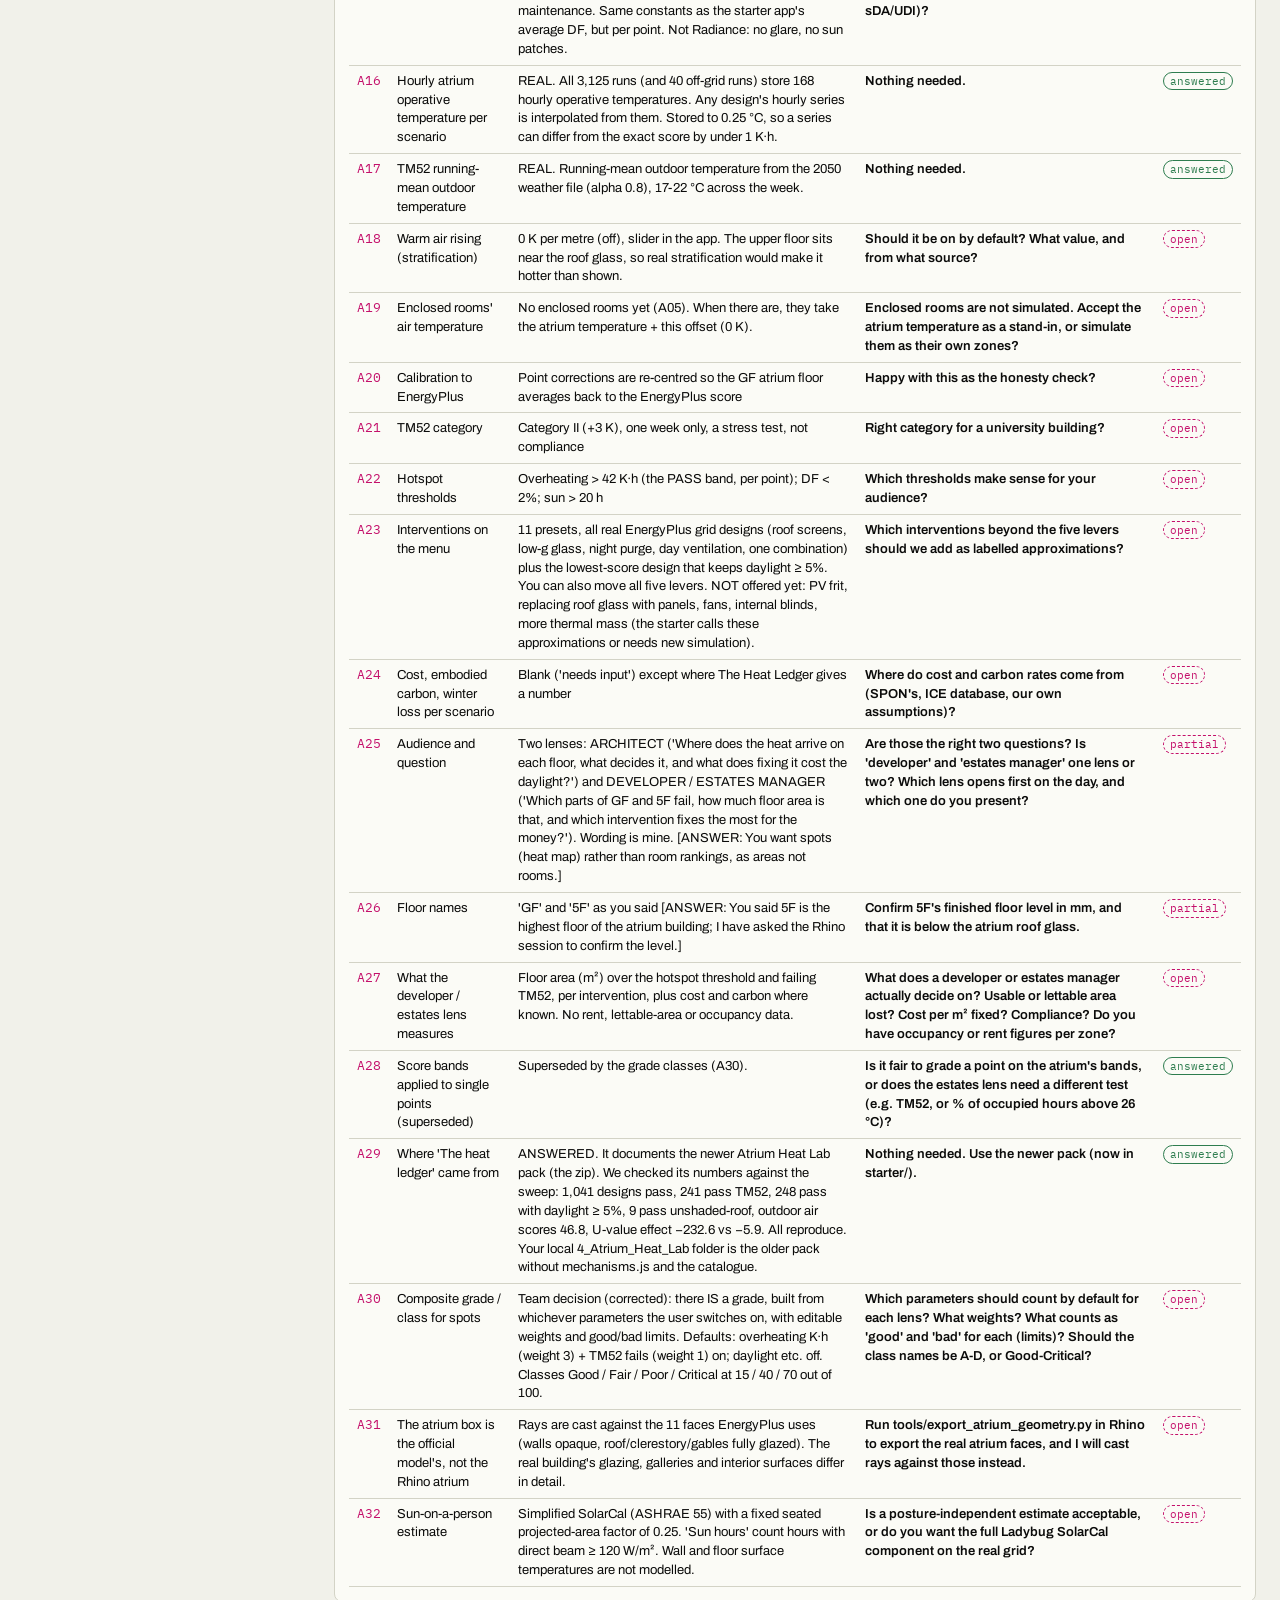
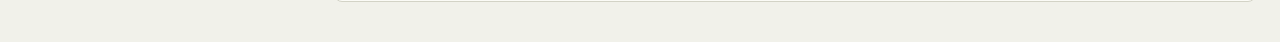
==== commit 1aca11e0: "Merge website branch; real EnergyPlus data and sun; scenario levers, verdict, critique - add the org" ====
--- a/app/index.html
+++ b/app/index.html
@@ -4,7 +4,17 @@
 <meta charset="utf-8">
 <meta name="viewport" content="width=device-width, initial-scale=1">
 <title>Floorplate Heat Map</title>
+<link rel="preconnect" href="https://fonts.googleapis.com">
+<link rel="preconnect" href="https://fonts.gstatic.com" crossorigin>
+<link rel="stylesheet" href="https://fonts.googleapis.com/css2?family=Archivo:wdth,wght@62..125,400..900&family=IBM+Plex+Mono:wght@400;500&display=swap">
 <link rel="stylesheet" href="css/style.css">
+<script>
+  (function () {  // ?embed=1 hides the page title; ?theme=light pins the light theme (the site is light only)
+    var q = new URLSearchParams(location.search);
+    if (q.get("theme") === "light") document.documentElement.setAttribute("data-theme", "light");
+    if (q.get("embed")) document.addEventListener("DOMContentLoaded", function () { document.body.classList.add("embed"); });
+  })();
+</script>
 </head>
 <body>
 <header class="top">
@@ -28,10 +38,12 @@
 <div class="layout">
   <aside class="controls" aria-label="Controls">
     <section>
-      <h2>Scenario</h2>
+      <h2>Intervention</h2>
       <label>Show <select id="scenario"></select></label>
       <label>Compare with <select id="compare"></select></label>
+      <div id="levers" class="levers"></div>
       <p class="hint" id="scenarioInfo"></p>
+      <p class="hint">The five levers are the ones the organisers simulated. Between simulated designs the atrium temperature is interpolated from the 3,125 EnergyPlus runs.</p>
     </section>
 
     <section>
@@ -77,6 +89,11 @@
   </aside>
 
   <main>
+    <section class="card wide verdict" id="verdictCard">
+      <h2>Verdict <span class="sub">this design against the existing atrium</span></h2>
+      <div id="verdict"></div>
+    </section>
+
     <div class="plans" id="plans"></div>
     <div class="legend" id="legend"></div>
 
@@ -103,7 +120,7 @@
       <p class="hint">Each grid point gets the grade you set on the left (which layers count, their weights and limits), and its area is added up per class over the zones ticked on the left. Click a row to show it on the plans. Cost and carbon stay “needs input” until the rates are sourced (A24).</p>
     </section>
 
-    <section class="card wide">
+    <section class="card wide" id="sourcesCard">
       <h2>Where the numbers come from</h2>
       <div class="sources">
         <div><span class="tag sim">EnergyPlus</span> Simulated. The atrium score and hourly zone temperature.</div>
@@ -112,6 +129,20 @@
         <div><span class="tag prx">proxy</span> Simple physics with editable inputs. Use it for comparing options.</div>
         <div><span class="tag a">A##</span> An assumption or placeholder. Listed below, waiting for your answer.</div>
       </div>
+    </section>
+
+    <section class="card wide" id="critiqueCard">
+      <h2>Reading the starter critically <span class="sub">what the organisers' sweep says when you check it (tools/critique_stats.py)</span></h2>
+      <ul class="crit">
+        <li><b>“1,041 designs pass” is mostly a darkening trick.</b> Only 248 of them keep daylight ≥ 5% and 9 keep ≥ 10%. No passing design has an unshaded roof with g ≥ 0.5. <span class="tag sim">EnergyPlus</span> <span class="tag prx">proxy for daylight</span></li>
+        <li><b>800 of those 1,041 fail TM52</b> (the UK adaptive standard) when checked on the same hourly results. Only 241 pass both. A pass on the score is not a comfortable room. <span class="tag sim">derived</span></li>
+        <li><b>The score is mostly radiant sun, not air.</b> The baseline scores 321 K·h on operative temperature but 127 on air temperature; operative runs up to 5.9 K above air. One well-mixed zone cannot say <i>where</i> a person stands in that sun. This tool's map is built for exactly that gap. <span class="tag sim">EnergyPlus</span></li>
+        <li><b>The street itself fails.</b> Outdoor air scores 46.8 K·h against a 42 limit, so passing means the atrium must be cooler than outdoors at peak, which only night-cooled concrete or heavy shading can do.</li>
+        <li><b>Insulation looks harmful.</b> Raising the glass U-value from 1.0 to 5.8 lowers the score by 233 K·h with no shading, but by only 6 behind a 90% screen. The lever rewards leaky glass in summer and the winter bill is outside the model <span class="tag prx">proxy</span>.</li>
+        <li><b>The surrogate is least trustworthy where it matters.</b> Typical error is 2.2 K·h for designs scoring under 100, but the worst case is 20.4 K·h, half the pass limit. Near the pass line, check with a real run.</li>
+        <li><b>The map is an estimate on top of an average.</b> EnergyPlus gives one temperature for the whole atrium. Our per-spot variation is the sun on a person (SolarCal) added to it and re-centred so the floor average matches EnergyPlus. It does not model stratification, wall surface temperatures, glare or wind.</li>
+        <li><b>The 2050 weather is a crude morph</b> (+1.5 °C everywhere plus a 4 °C pulse). Use it to compare designs, not to predict a year.</li>
+      </ul>
     </section>
 
     <section class="card wide" id="assumptions">
@@ -123,7 +154,10 @@
 
 <div class="tip" id="tip" hidden></div>
 
+<script src="../js/sweep.js"></script>
+<script src="data/bundle.js"></script>
 <script src="js/model.js"></script>
+<script src="js/scenario.js"></script>
 <script src="js/app.js"></script>
 </body>
 </html>
--- a/app/css/style.css
+++ b/app/css/style.css
@@ -1,8 +1,8 @@
 :root {
-  --bg: #F6F3EE; --surface: #FFFDF9; --ink: #1B1F2A; --muted: #5E6370; --line: #DDD5C8;
-  --accent: #B83A14; --blue: #2F6FB0; --ok: #2E7D4F; --warn: #C97F0E; --flag: #FFF1D2; --hatch: #B9B2A6;
-  --sans: system-ui, -apple-system, "Segoe UI", Roboto, sans-serif;
-  --mono: ui-monospace, Menlo, Consolas, monospace;
+  --bg: #F1F1EA; --surface: #FBFBF6; --ink: #0B0B0A; --muted: #62635A; --line: #D3D3C6;
+  --accent: #C4106B; --blue: #3230FF; --ok: #2E7D4F; --warn: #A86B00; --flag: #FBF3C4; --hatch: #B5B5A6;
+  --sans: "Archivo", system-ui, -apple-system, "Segoe UI", Roboto, sans-serif;
+  --mono: "IBM Plex Mono", ui-monospace, Menlo, Consolas, monospace;
   color-scheme: light;
 }
 @media (prefers-color-scheme: dark) {
@@ -19,7 +19,7 @@
 }
 * { box-sizing: border-box; }
 body { margin: 0; background: var(--bg); color: var(--ink); font: 14px/1.45 var(--sans); }
-h1 { font-size: 30px; line-height: 1.1; margin: 2px 0 6px; letter-spacing: -.01em; }
+h1 { font-size: 30px; line-height: 1.05; margin: 2px 0 6px; letter-spacing: -.01em; text-transform: uppercase; font-weight: 800; }
 h2 { font-size: 15px; margin: 0 0 10px; }
 .sub { font-weight: 400; color: var(--muted); font-size: 13px; }
 .eyebrow { margin: 0; font-size: 12px; font-weight: 700; letter-spacing: .06em; text-transform: uppercase; color: var(--accent); }
@@ -87,3 +87,22 @@
 .grows input[type=number], .cuts input { width: 100%; font: inherit; padding: 3px 4px; border: 1px solid var(--line); border-radius: 4px; background: var(--bg); color: var(--ink); font-variant-numeric: tabular-nums; }
 .cuts { display: grid; grid-template-columns: repeat(3, 1fr); gap: 6px; margin-top: 4px; }
 .grows label { margin: 0; font-weight: 400; }
+
+.levers label { display: block; margin-bottom: 8px; }
+.levers .ex { float: right; font-weight: 400; color: var(--muted); font-size: 11.5px; }
+.levers input[type=range] { width: calc(100% - 46px); vertical-align: middle; accent-color: var(--accent); }
+.levers output { display: inline-block; width: 40px; text-align: right; font-variant-numeric: tabular-nums; font-weight: 400; }
+.verdict { margin-top: 0; margin-bottom: 16px; }
+.verdict .vhead { display: flex; flex-wrap: wrap; gap: 8px 24px; align-items: baseline; justify-content: space-between; margin-bottom: 8px; }
+.verdict .vbig { font-size: 38px; font-weight: 800; line-height: 1; letter-spacing: -.02em; }
+.verdict .vsub { color: var(--muted); font-size: 13px; }
+.verdict .ok { color: var(--ok); } .verdict .bad { color: var(--accent); }
+.vlist { margin: 10px 0 0; padding-left: 18px; font-size: 13px; }
+.vlist li { margin-bottom: 4px; }
+.vlist li.warn { color: var(--accent); }
+.crit { margin: 6px 0 0; padding-left: 18px; font-size: 13px; display: grid; gap: 7px; }
+
+body.embed .top .eyebrow, body.embed .top h1 { display: none; }
+body.embed .top { padding-top: 12px; }
+body.embed { background: transparent; }
+body.embed #assumptions, body.embed #critiqueCard, body.embed #sourcesCard { display: none; }
